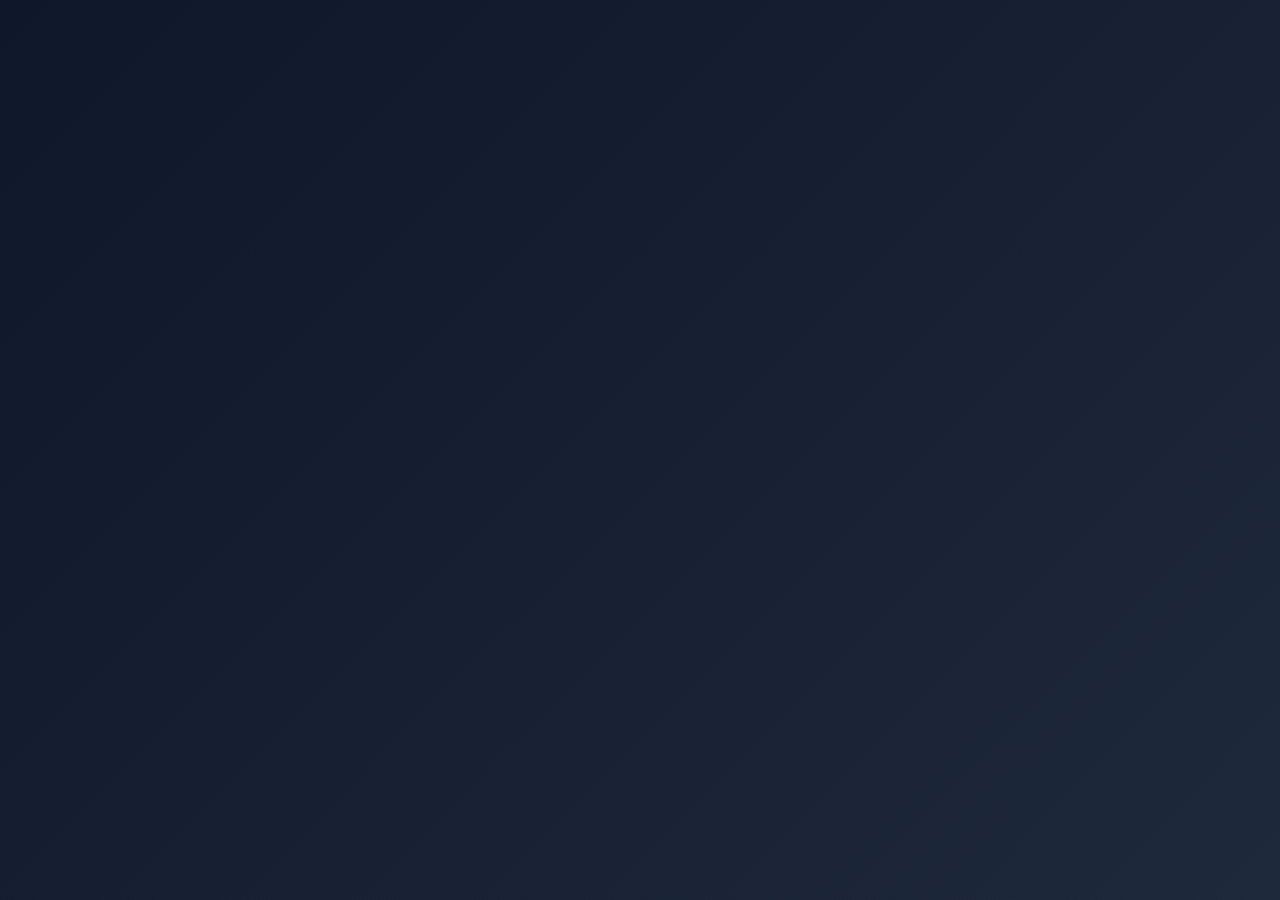
==== index.html @ 68b2497c "Update index.html" ====
<!DOCTYPE html>
<html lang="id">
<head>
<meta charset="UTF-8">
<meta name="viewport" content="width=device-width, initial-scale=1.0, viewport-fit=cover">
<meta name="theme-color" content="#6366f1">
<meta name="description" content="Toko App lokal-first: Catatan, Kamera, Kalkulator, Pesan">
<meta name="color-scheme" content="dark light">
<meta name="referrer" content="no-referrer">
<meta http-equiv="Content-Security-Policy" content="
  default-src 'self';
  script-src 'self';
  style-src 'self' 
  img-src 'self' blob: data:;
  media-src 'self' blob:;
  connect-src 'self' wss://0.peerjs.com https://0.peerjs.com;
  font-src 'self';
  object-src 'none';
  base-uri 'self';
  form-action 'self';
  worker-src 'self';
  manifest-src 'self';
  upgrade-insecure-requests;
">
<meta name="apple-mobile-web-app-capable" content="yes">
<meta name="apple-mobile-web-app-status-bar-style" content="black-translucent">
<meta name="apple-mobile-web-app-title" content="Toko App">
<link rel="apple-touch-icon" href="icon-192.png">
<link rel="manifest" href="manifest.json">
<link rel="icon" type="image/png" href="icon-192.png">
<link rel="stylesheet" href="shared/style.css">
<title>Toko App</title>
</head>
<body>

<!-- Root untuk SPA -->
<div id="app-root"></div>

<!-- Script loader -->
<script src="shared/dexie.min.js"></script>
<script src="shared/ui.js"></script>
<script src="shared/crypto.js"></script>
<script src="shared/auth.js"></script>
<script src="shared/components.js"></script>
<script type="module" src="shared/router.js"></script>
<script>
  // Init router setelah semua loaded
  window.addEventListener('DOMContentLoaded', () => {
    Router.init();
  });
</script>
</body>
</html>
---- shared/style.css ----
/* ============================================================
   Toko App — Shared Style (SPA)
   ============================================================ */
* { margin: 0; padding: 0; box-sizing: border-box; }

:root {
  --bg: #0f172a;
  --bg-2: #1e293b;
  --text: #fff;
  --text-dim: #94a3b8;
  --border: rgba(255,255,255,.1);
  --primary: #6366f1;
  --accent: #a855f7;
}

html, body {
  font-family: -apple-system, BlinkMacSystemFont, 'Segoe UI', Roboto, sans-serif;
  background: linear-gradient(135deg, var(--bg), #1e293b);
  color: var(--text);
  min-height: 100vh;
  -webkit-tap-highlight-color: transparent;
}

body {
  display: flex;
  flex-direction: column;
  min-height: 100vh;
}

#app-root {
  display: flex;
  flex-direction: column;
  min-height: 100vh;
  padding-bottom: env(safe-area-inset-bottom, 0px);
}

/* ==== Page transitions ==== */
.page {
  display: flex;
  flex-direction: column;
  flex: 1;
  animation: pageIn .2s ease-out;
}
@keyframes pageIn {
  from { opacity: 0; transform: translateX(8px); }
  to { opacity: 1; transform: none; }
}

/* ==== Header home ==== */
.home-header {
  padding: 24px 20px;
  padding-top: calc(24px + env(safe-area-inset-top, 0px));
  background: rgba(15,23,42,.9);
  backdrop-filter: blur(10px);
  position: sticky; top: 0; z-index: 10;
  border-bottom: 1px solid var(--border);
}
.home-header h1 {
  font-size: 24px;
  background: linear-gradient(90deg, var(--primary), var(--accent));
  -webkit-background-clip: text;
  -webkit-text-fill-color: transparent;
  background-clip: text;
}
.home-header p { color: var(--text-dim); font-size: 13px; margin-top: 4px; }

.search {
  margin: 16px 20px;
  padding: 12px 16px;
  width: calc(100% - 40px);
  background: rgba(255,255,255,.08);
  border: 1px solid var(--border);
  border-radius: 12px;
  color: var(--text);
  font-size: 15px;
  outline: none;
}
.search:focus { border-color: var(--primary); }
.search::placeholder { color: #64748b; }

.section-title {
  padding: 8px 20px 12px;
  font-size: 12px;
  color: var(--text-dim);
  text-transform: uppercase;
  letter-spacing: 1px;
}

.app-list {
  padding: 0 20px;
  display: grid;
  gap: 12px;
}
.app-card {
  display: flex;
  align-items: center;
  gap: 16px;
  padding: 16px;
  background: rgba(255,255,255,.05);
  border: 1px solid rgba(255,255,255,.08);
  border-radius: 16px;
  cursor: pointer;
  transition: transform .15s, background .15s;
  text-decoration: none;
  color: var(--text);
}
.app-card:hover { background: rgba(255,255,255,.08); }
.app-card:active { transform: scale(.98); }
.app-card:focus-visible { outline: 2px solid var(--primary); outline-offset: 2px; }
.app-icon {
  width: 60px; height: 60px;
  border-radius: 16px;
  display: flex; align-items: center; justify-content: center;
  font-size: 30px;
  flex-shrink: 0;
}
.icon-catatan { background: linear-gradient(135deg,#fbbf24,#f59e0b); }
.icon-kamera  { background: linear-gradient(135deg,#6366f1,#a855f7); }
.icon-kalkulator { background: linear-gradient(135deg,#8b5cf6,#ec4899); }
.icon-setting { background: linear-gradient(135deg,#10b981,#059669); }
.icon-pesan   { background: linear-gradient(135deg,#10b981,#059669); }
.app-info h3 { font-size: 16px; margin-bottom: 4px; }
.app-info p { font-size: 13px; color: var(--text-dim); }
.app-rating { color: #fbbf24; font-size: 12px; margin-top: 2px; }

.btn-install {
  margin: 20px;
  padding: 14px;
  width: calc(100% - 40px);
  background: linear-gradient(90deg, var(--primary), var(--accent));
  border: none;
  border-radius: 12px;
  color: #fff;
  font-size: 15px;
  font-weight: 600;
  cursor: pointer;
  display: none;
}
.btn-install.show { display: block; }

/* ==== Topbar app ==== */
.topbar {
  display: flex;
  align-items: center;
  gap: 12px;
  padding: 16px 20px;
  padding-top: calc(16px + env(safe-area-inset-top, 0px));
  background: rgba(15,23,42,.95);
  backdrop-filter: blur(10px);
  position: sticky; top: 0; z-index: 10;
  border-bottom: 1px solid var(--border);
  flex-shrink: 0;
}
.back {
  background: rgba(255,255,255,.1);
  border: none;
  color: #fff;
  width: 38px; height: 38px;
  border-radius: 10px;
  font-size: 18px;
  cursor: pointer;
}
.back:hover { background: rgba(255,255,255,.15); }
.topbar h1 { font-size: 18px; flex: 1; }

/* ==== Page container ==== */
.page-container { padding: 20px; flex: 1; }

/* ==== Lock screen ==== */
lock-screen {
  position: fixed;
  inset: 0;
  background: var(--bg);
  display: flex;
  align-items: center;
  justify-content: center;
  z-index: 9999;
  padding: 20px;
}
lock-screen[hidden] { display: none !important; }
lock-screen .lock-box {
  width: 100%;
  max-width: 320px;
  text-align: center;
}
lock-screen h2 { font-size: 22px; margin-bottom: 8px; }
lock-screen p { color: var(--text-dim); font-size: 13px; margin-bottom: 20px; }
lock-screen .pin-input {
  width: 100%;
  padding: 16px;
  background: rgba(255,255,255,.06);
  border: 1px solid var(--border);
  border-radius: 12px;
  color: #fff;
  font-size: 24px;
  letter-spacing: 8px;
  text-align: center;
  outline: none;
  font-family: inherit;
}
lock-screen .pin-input:focus { border-color: var(--primary); }
lock-screen .lock-btn {
  margin-top: 16px;
  width: 100%;
  padding: 14px;
  background: linear-gradient(90deg, var(--primary), var(--accent));
  border: none;
  border-radius: 12px;
  color: #fff;
  font-size: 15px;
  font-weight: 600;
  cursor: pointer;
}

/* ==== Buttons umum ==== */
.btn {
  margin-top: 12px;
  width: 100%;
  padding: 14px;
  background: linear-gradient(90deg,#fbbf24,#f59e0b);
  border: none;
  border-radius: 12px;
  color: #fff;
  font-size: 15px;
  font-weight: 600;
  cursor: pointer;
}
.btn:active { opacity: .85; }

/* ==== Catatan ==== */
.note-input {
  width: 100%;
  background: rgba(255,255,255,.06);
  border: 1px solid var(--border);
  border-radius: 14px;
  padding: 14px 16px;
  color: #fff;
  font-size: 15px;
  outline: none;
  resize: vertical;
  min-height: 100px;
  font-family: inherit;
}
.note-input:focus { border-color: var(--primary); }
.notes-list {
  margin-top: 24px;
  display: flex;
  flex-direction: column;
  gap: 10px;
}
.note-item {
  background: rgba(255,255,255,.05);
  border: 1px solid rgba(255,255,255,.08);
  border-radius: 12px;
  padding: 14px 16px;
  position: relative;
}
.note-item p {
  font-size: 14px;
  line-height: 1.5;
  word-wrap: break-word;
  padding-right: 30px;
  white-space: pre-wrap;
}
.note-item small {
  display: block;
  color: #64748b;
  font-size: 11px;
  margin-top: 6px;
}
.note-delete {
  position: absolute;
  top: 10px; right: 10px;
  background: transparent;
  border: none;
  color: #f87171;
  font-size: 18px;
  cursor: pointer;
  padding: 4px 8px;
}
.empty {
  text-align: center;
  color: #64748b;
  padding: 40px 0;
  font-size: 14px;
}

/* ==== Kamera ==== */
.video-wrap {
  position: relative;
  width: 100%;
  background: #000;
  border-radius: 16px;
  overflow: hidden;
  aspect-ratio: 3/4;
}
video, canvas {
  width: 100%;
  height: 100%;
  object-fit: cover;
  display: block;
}
.cam-btn {
  margin-top: 16px;
  width: 100%;
  padding: 16px;
  background: linear-gradient(90deg, var(--primary), var(--accent));
  border: none;
  border-radius: 14px;
  color: #fff;
  font-size: 16px;
  font-weight: 600;
  cursor: pointer;
}
.cam-btn:disabled { opacity: .5; cursor: not-allowed; }
.gallery {
  margin-top: 16px;
  display: grid;
  grid-template-columns: repeat(3, 1fr);
  gap: 8px;
}
.gallery img {
  width: 100%;
  aspect-ratio: 1;
  object-fit: cover;
  border-radius: 10px;
  cursor: pointer;
}
.gallery-title {
  margin-top: 24px;
  font-size: 14px;
  color: var(--text-dim);
}

/* ==== Kalkulator ==== */
.calc-display {
  background: rgba(255,255,255,.06);
  border: 1px solid var(--border);
  border-radius: 16px;
  padding: 20px;
  margin-bottom: 16px;
  min-height: 100px;
  display: flex;
  flex-direction: column;
  justify-content: flex-end;
  align-items: flex-end;
}
.calc-expression {
  font-size: 16px;
  color: #94a3b8;
  word-wrap: break-word;
  text-align: right;
  min-height: 22px;
  margin-bottom: 8px;
  font-family: 'Courier New', monospace;
}
.calc-result {
  font-size: 36px;
  font-weight: 700;
  color: #fff;
  word-wrap: break-word;
  text-align: right;
  min-height: 42px;
  font-family: 'Courier New', monospace;
}
.calc-buttons {
  display: grid;
  grid-template-columns: repeat(4, 1fr);
  gap: 8px;
}
.calc-btn {
  padding: 18px 8px;
  background: rgba(255,255,255,.08);
  border: 1px solid rgba(255,255,255,.1);
  border-radius: 12px;
  color: #fff;
  font-size: 20px;
  font-weight: 600;
  cursor: pointer;
  transition: transform .1s, background .15s;
  font-family: inherit;
}
.calc-btn:active { transform: scale(.95); background: rgba(255,255,255,.15); }
.calc-btn.op {
  background: linear-gradient(135deg, rgba(99,102,241,.25), rgba(168,85,247,.25));
  border-color: rgba(99,102,241,.4);
  color: #a5b4fc;
}
.calc-btn.eq {
  background: linear-gradient(135deg, #8b5cf6, #ec4899);
  border: none;
}
.calc-btn.danger {
  background: linear-gradient(135deg, #dc2626, #f59e0b);
  border: none;
}
.calc-history { margin-top: 24px; }
.calc-history-header {
  display: flex;
  justify-content: space-between;
  align-items: center;
  margin-bottom: 12px;
}
.calc-history-header h3 {
  font-size: 15px;
  color: #94a3b8;
  text-transform: uppercase;
  letter-spacing: 1px;
}
.btn-download {
  padding: 8px 14px;
  background: linear-gradient(90deg, #10b981, #059669);
  border: none;
  border-radius: 10px;
  color: #fff;
  font-size: 12px;
  font-weight: 600;
  cursor: pointer;
}
.btn-clear-history {
  padding: 8px 14px;
  background: rgba(220,38,38,.2);
  border: 1px solid rgba(220,38,38,.4);
  border-radius: 10px;
  color: #fca5a5;
  font-size: 12px;
  font-weight: 600;
  cursor: pointer;
  margin-right: 8px;
}
.history-item {
  background: rgba(255,255,255,.04);
  border: 1px solid rgba(255,255,255,.08);
  border-radius: 12px;
  padding: 14px;
  margin-bottom: 10px;
  font-family: 'Courier New', monospace;
  font-size: 13px;
  line-height: 1.6;
  white-space: pre-wrap;
  word-wrap: break-word;
  position: relative;
  color: #cbd5e1;
}
.history-item-result {
  color: #a5b4fc;
  font-weight: 700;
  font-size: 16px;
  display: block;
  margin-top: 6px;
}
.history-delete {
  position: absolute;
  top: 8px; right: 8px;
  background: transparent;
  border: none;
  color: #f87171;
  font-size: 16px;
  cursor: pointer;
  padding: 4px 8px;
}

/* ==== Pesan ==== */
.chat-page {
  display: flex;
  flex-direction: column;
  flex: 1;
  min-height: 0;
}
.chat-header {
  display: flex; align-items: center; gap: 12px;
  padding: 12px 16px;
  padding-top: calc(12px + env(safe-area-inset-top, 0px));
  background: rgba(15,23,42,.95);
  backdrop-filter: blur(10px);
  border-bottom: 1px solid var(--border);
  flex-shrink: 0;
}
.contact-info { flex: 1; display: flex; align-items: center; gap: 10px; min-width: 0; }
.contact-avatar {
  width: 42px; height: 42px;
  border-radius: 50%;
  background: linear-gradient(135deg, var(--primary), var(--accent));
  display: flex; align-items: center; justify-content: center;
  font-size: 20px; flex-shrink: 0;
}
.contact-meta { min-width: 0; }
.contact-name { font-size: 15px; font-weight: 600; white-space: nowrap; overflow: hidden; text-overflow: ellipsis; }
.contact-status { font-size: 11px; color: var(--text-dim); }
.header-btn {
  background: rgba(255,255,255,.1);
  border: none; color: #fff;
  width: 42px; height: 42px;
  border-radius: 50%;
  font-size: 18px; cursor: pointer;
  display: flex; align-items: center; justify-content: center;
}
.messages {
  flex: 1;
  overflow-y: auto;
  padding: 16px;
  display: flex;
  flex-direction: column;
  gap: 8px;
  background: radial-gradient(circle at 50% 0%, rgba(99,102,241,.08), transparent 70%), var(--bg);
  scroll-behavior: smooth;
  -webkit-overflow-scrolling: touch;
  min-height: 0;
}
.msg {
  max-width: 78%;
  padding: 10px 14px;
  border-radius: 16px;
  font-size: 15px;
  line-height: 1.4;
  word-wrap: break-word;
  animation: msgIn .2s ease-out;
}
@keyframes msgIn {
  from { opacity: 0; transform: translateY(6px); }
  to { opacity: 1; transform: none; }
}
.msg.me {
  align-self: flex-end;
  background: var(--primary);
  border-bottom-right-radius: 4px;
  color: #fff;
}
.msg.them {
  align-self: flex-start;
  background: #334155;
  border-bottom-left-radius: 4px;
  color: #fff;
}
.msg-time {
  font-size: 10px;
  opacity: .6;
  margin-top: 4px;
  display: block;
  text-align: right;
}
.msg-emoji {
  font-size: 48px;
  line-height: 1.1;
  padding: 4px 8px;
  background: transparent !important;
}
.msg-sticker {
  font-size: 72px;
  line-height: 1;
  padding: 0;
  background: transparent !important;
}
.msg-voice {
  display: flex;
  align-items: center;
  gap: 8px;
  min-width: 180px;
}
.voice-play {
  width: 36px; height: 36px;
  border-radius: 50%;
  background: rgba(255,255,255,.15);
  border: none; color: #fff;
  font-size: 14px;
  cursor: pointer;
  display: flex; align-items: center; justify-content: center;
  flex-shrink: 0;
}
.voice-play.playing { background: #fff; color: var(--primary); }
.voice-wave {
  flex: 1;
  height: 24px;
  display: flex;
  align-items: center;
  gap: 2px;
}
.voice-wave span {
  width: 3px;
  background: rgba(255,255,255,.6);
  border-radius: 2px;
}
.voice-duration { font-size: 11px; opacity: .8; flex-shrink: 0; }

.input-area {
  display: flex;
  align-items: flex-end;
  gap: 8px;
  padding: 10px 12px;
  padding-bottom: calc(10px + env(safe-area-inset-bottom, 0px));
  background: rgba(15,23,42,.95);
  backdrop-filter: blur(10px);
  border-top: 1px solid var(--border);
  flex-shrink: 0;
  position: relative;
}
.input-btn {
  width: 42px; height: 42px;
  border-radius: 50%;
  background: rgba(255,255,255,.1);
  border: none; color: #fff;
  font-size: 18px; cursor: pointer;
  flex-shrink: 0;
  display: flex; align-items: center; justify-content: center;
}
.input-btn.record { background: linear-gradient(135deg, #dc2626, #f59e0b); }
.input-btn.record.recording { animation: pulse 1.2s infinite; }
@keyframes pulse {
  0%, 100% { box-shadow: 0 0 0 0 rgba(220,38,38,.6); }
  50% { box-shadow: 0 0 0 12px rgba(220,38,38,0); }
}
.input-btn.send { background: linear-gradient(135deg, var(--primary), var(--accent)); }

.chat-input {
  flex: 1;
  background: rgba(255,255,255,.08);
  border: 1px solid var(--border);
  border-radius: 22px;
  padding: 10px 16px;
  color: #fff;
  font-size: 15px;
  font-family: inherit;
  outline: none;
  resize: none;
  max-height: 120px;
  min-height: 42px;
  line-height: 1.4;
}
.chat-input:focus { border-color: var(--primary); }
.chat-input::placeholder { color: #64748b; }

.emoji-picker {
  position: absolute;
  bottom: 100%; left: 0; right: 0;
  background: var(--bg-2);
  border-top: 1px solid var(--border);
  max-height: 320px;
  overflow-y: auto;
  padding: 12px;
  display: none;
  z-index: 20;
}
.emoji-picker.show { display: block; }
.emoji-tabs {
  display: flex; gap: 6px;
  margin-bottom: 10px;
  overflow-x: auto;
  padding-bottom: 6px;
}
.emoji-tab {
  padding: 6px 12px;
  background: rgba(255,255,255,.06);
  border: 1px solid var(--border);
  border-radius: 16px;
  color: #fff;
  font-size: 13px;
  cursor: pointer;
  white-space: nowrap;
  font-family: inherit;
}
.emoji-tab.active {
  background: linear-gradient(135deg, var(--primary), var(--accent));
  border: none;
}
.emoji-grid {
  display: grid;
  grid-template-columns: repeat(8, 1fr);
  gap: 4px;
}
.emoji-item {
  aspect-ratio: 1;
  background: transparent;
  border: none;
  font-size: 24px;
  cursor: pointer;
  border-radius: 8px;
  display: flex; align-items: center; justify-content: center;
}
.emoji-item:active { background: rgba(255,255,255,.1); }
.emoji-item.sticker { font-size: 42px; }

.recording-bar {
  display: flex; align-items: center; gap: 10px;
  padding: 12px 16px;
  background: rgba(220,38,38,.15);
  border-top: 1px solid rgba(220,38,38,.4);
  color: #fca5a5;
  font-size: 14px;
}
.recording-bar[hidden] { display: none; }
.rec-dot {
  width: 10px; height: 10px;
  background: #dc2626;
  border-radius: 50%;
  animation: blink 1s infinite;
}
@keyframes blink { 50% { opacity: .3; } }

/* ==== Call modal ==== */
.call-modal {
  position: fixed; inset: 0;
  background: linear-gradient(135deg, #0f172a, #1e293b);
  z-index: 10000;
  display: flex; flex-direction: column;
  align-items: center; justify-content: space-between;
  padding: 60px 20px;
}
.call-modal[hidden] { display: none; }
.call-avatar {
  width: 130px; height: 130px;
  border-radius: 50%;
  background: linear-gradient(135deg, var(--primary), var(--accent));
  display: flex; align-items: center; justify-content: center;
  font-size: 60px;
  animation: callPulse 2s infinite;
}
@keyframes callPulse {
  0% { box-shadow: 0 0 0 0 rgba(99,102,241,.7); }
  70% { box-shadow: 0 0 0 30px rgba(99,102,241,0); }
  100% { box-shadow: 0 0 0 0 rgba(99,102,241,0); }
}
.call-name { font-size: 24px; font-weight: 600; margin-top: 20px; }
.call-status { color: var(--text-dim); font-size: 14px; margin-top: 6px; }
.call-actions { display: flex; gap: 40px; }
.call-btn {
  width: 68px; height: 68px;
  border-radius: 50%;
  border: none;
  color: #fff;
  font-size: 26px;
  cursor: pointer;
  display: flex; align-items: center; justify-content: center;
}
.call-btn.end { background: #dc2626; }
.call-btn.mute { background: rgba(255,255,255,.15); }
.call-btn.mute.active { background: #f59e0b; }

/* ==== Toast ==== */
#__toast {
  position: fixed; left: 50%; bottom: 24px;
  transform: translate(-50%, 20px);
  background: #334155; color: #fff;
  padding: 12px 20px; border-radius: 12px;
  font-size: 14px; z-index: 99999;
  box-shadow: 0 10px 30px rgba(0,0,0,.4);
  max-width: 90vw; text-align: center;
  opacity: 0; transition: opacity .2s, transform .2s;
  pointer-events: none;
}
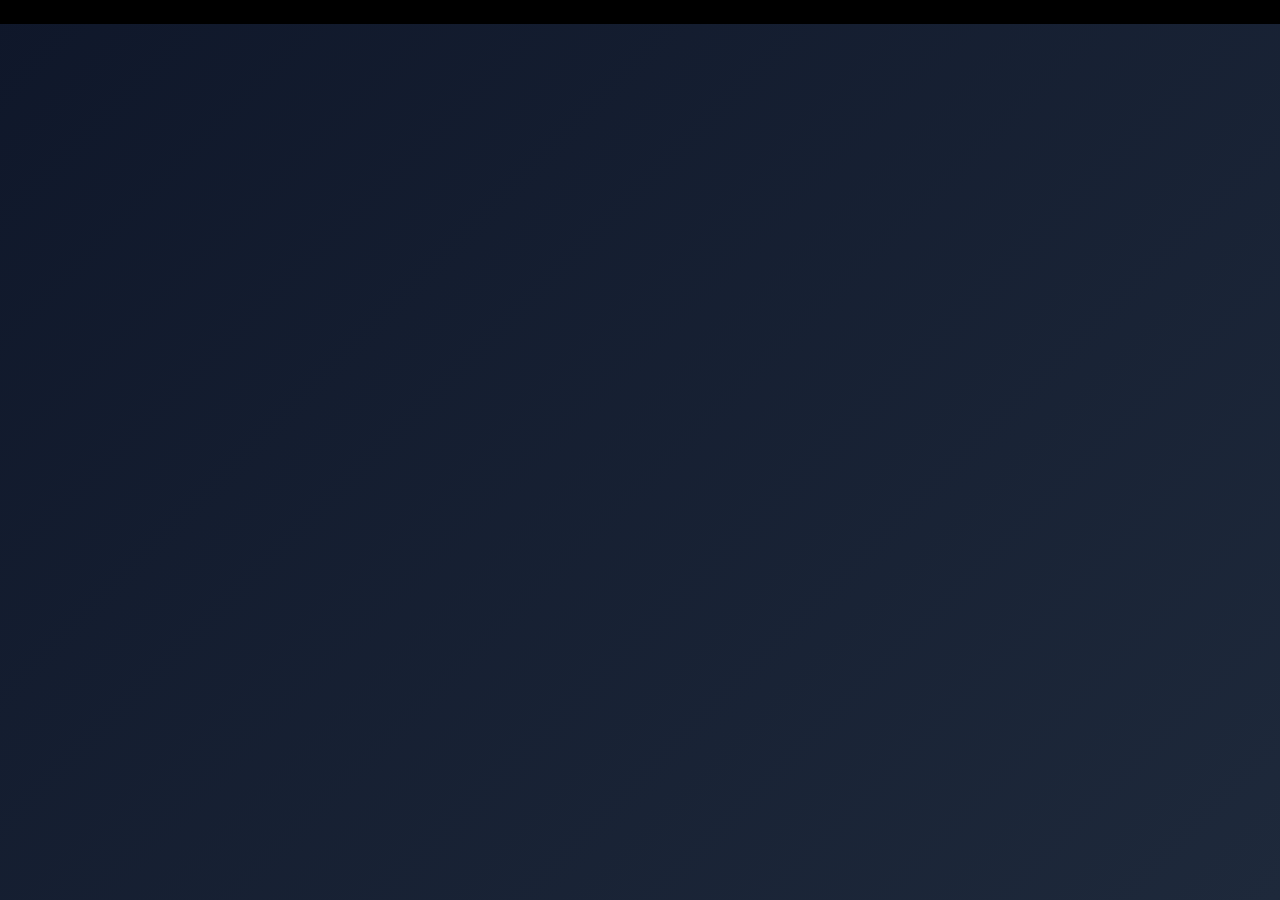
==== commit 85ae95a4: "Update index.html" ====
--- a/index.html
+++ b/index.html
@@ -11,6 +11,7 @@
   default-src 'self';
   script-src 'self';
   style-src 'self' 
+  'unsafe-inline';
   img-src 'self' blob: data:;
   media-src 'self' blob:;
   connect-src 'self' wss://0.peerjs.com https://0.peerjs.com;
@@ -18,6 +19,7 @@
   object-src 'none';
   base-uri 'self';
   form-action 'self';
+  frame-ancestors 'none';
   worker-src 'self';
   manifest-src 'self';
   upgrade-insecure-requests;
@@ -48,6 +50,48 @@
   window.addEventListener('DOMContentLoaded', () => {
     Router.init();
   });
+  
+</script>
+  <div id="debug-panel" style="position:fixed;top:0;left:0;right:0;background:#000;color:#0f0;padding:12px;font-family:monospace;font-size:12px;z-index:999999;max-height:50vh;overflow:auto;white-space:pre-wrap;"></div>
+<script>
+(function() {
+  const panel = document.getElementById('debug-panel');
+  const log = (m, color) => {
+    panel.innerHTML += '<div style="color:' + (color || '#0f0') + ';">' + m + '</div>';
+  };
+  
+  log('🟢 index.html loaded');
+  
+  window.addEventListener('error', (e) => {
+    log('❌ ' + e.message, '#f00');
+    log('   @ ' + e.filename + ':' + e.lineno, '#f00');
+  });
+  
+  window.addEventListener('unhandledrejection', (e) => {
+    log('❌ PROMISE: ' + (e.reason?.message || e.reason), '#f00');
+  });
+  
+  window.addEventListener('load', () => {
+    log('📦 window.load fired');
+    
+    setTimeout(() => {
+      log('--- Setelah 2 detik ---', '#ff0');
+      log('window.Auth: ' + (window.Auth ? '✅' : '❌'), window.Auth ? '#0f0' : '#f00');
+      log('window.Router: ' + (window.Router ? '✅' : '❌'), window.Router ? '#0f0' : '#f00');
+      log('window.CRYPTO: ' + (window.CRYPTO ? '✅' : '❌'), window.CRYPTO ? '#0f0' : '#f00');
+      log('window.UI: ' + (window.UI ? '✅' : '❌'), window.UI ? '#0f0' : '#f00');
+      log('window.Dexie: ' + (window.Dexie ? '✅' : '❌'), window.Dexie ? '#0f0' : '#f00');
+      log('lock-screen: ' + (customElements.get('lock-screen') ? '✅' : '❌'), customElements.get('lock-screen') ? '#0f0' : '#f00');
+      log('app-shell: ' + (customElements.get('app-shell') ? '✅' : '❌'), customElements.get('app-shell') ? '#0f0' : '#f00');
+      
+      const root = document.getElementById('app-root');
+      log('app-root: ' + (root ? '✅ (' + root.children.length + ' children)' : '❌ NULL'), root ? '#0f0' : '#f00');
+      
+      const lock = document.querySelector('lock-screen');
+      log('lock-screen element: ' + (lock ? 'ADA (hidden=' + lock.hidden + ')' : 'TIDAK ADA'));
+    }, 2000);
+  });
+})();
 </script>
 </body>
-</html>+</html>
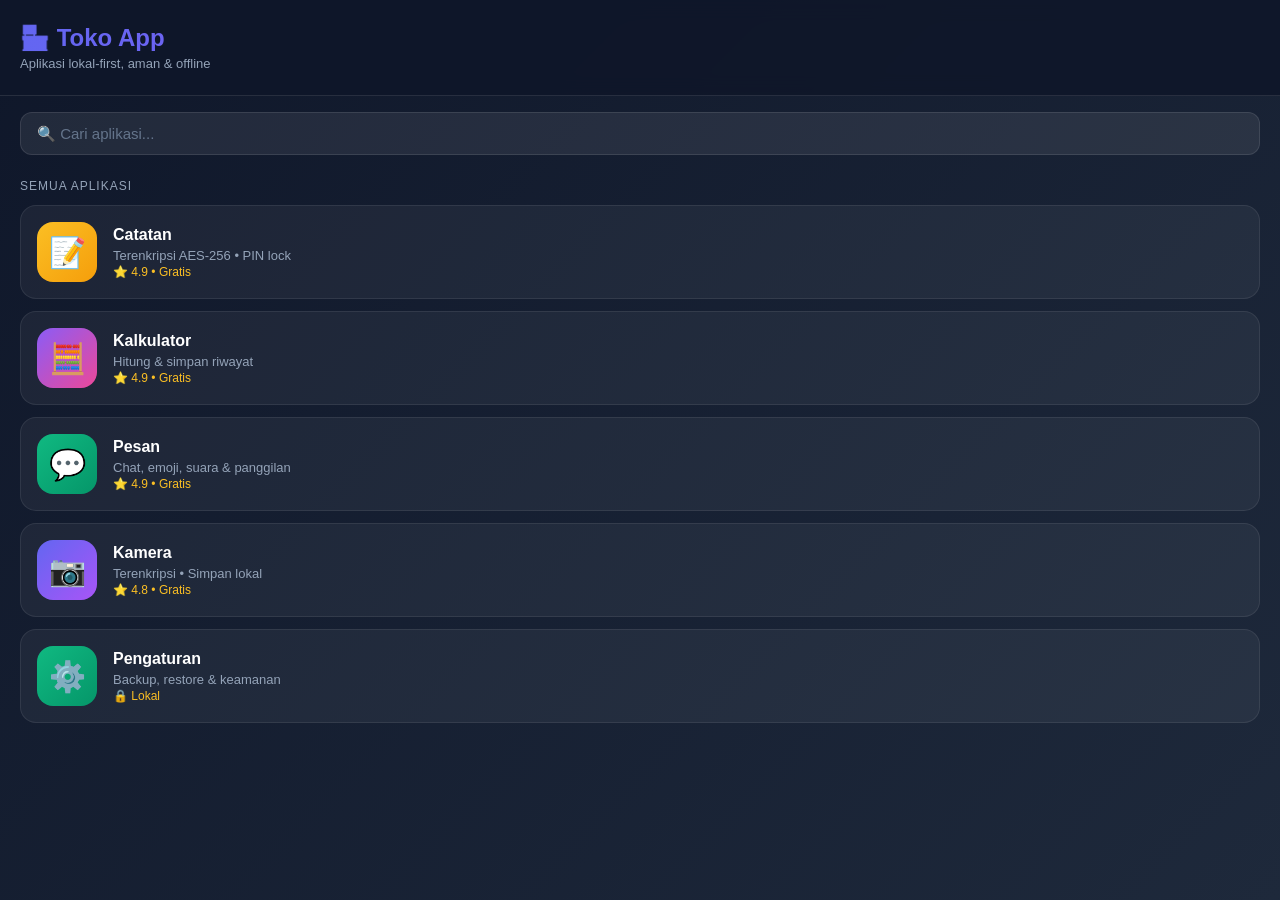
==== commit fd0ccaea: "Create index.html" ====
--- a/index.html
+++ b/index.html
@@ -4,94 +4,163 @@
 <meta charset="UTF-8">
 <meta name="viewport" content="width=device-width, initial-scale=1.0, viewport-fit=cover">
 <meta name="theme-color" content="#6366f1">
-<meta name="description" content="Toko App lokal-first: Catatan, Kamera, Kalkulator, Pesan">
-<meta name="color-scheme" content="dark light">
 <meta name="referrer" content="no-referrer">
-<meta http-equiv="Content-Security-Policy" content="
-  default-src 'self';
-  script-src 'self';
-  style-src 'self' 
-  'unsafe-inline';
-  img-src 'self' blob: data:;
-  media-src 'self' blob:;
-  connect-src 'self' wss://0.peerjs.com https://0.peerjs.com;
-  font-src 'self';
-  object-src 'none';
-  base-uri 'self';
-  form-action 'self';
-  frame-ancestors 'none';
-  worker-src 'self';
-  manifest-src 'self';
-  upgrade-insecure-requests;
-">
-<meta name="apple-mobile-web-app-capable" content="yes">
-<meta name="apple-mobile-web-app-status-bar-style" content="black-translucent">
-<meta name="apple-mobile-web-app-title" content="Toko App">
+<link rel="manifest" href="manifest.json">
 <link rel="apple-touch-icon" href="icon-192.png">
-<link rel="manifest" href="manifest.json">
-<link rel="icon" type="image/png" href="icon-192.png">
-<link rel="stylesheet" href="shared/style.css">
 <title>Toko App</title>
+<style>
+  * { margin:0; padding:0; box-sizing:border-box; }
+  body {
+    font-family: -apple-system, BlinkMacSystemFont, 'Segoe UI', Roboto, sans-serif;
+    background: linear-gradient(135deg, #0f172a, #1e293b);
+    color: #fff;
+    min-height: 100vh;
+    padding-bottom: 40px;
+  }
+  header {
+    padding: 24px 20px;
+    background: rgba(15,23,42,.9);
+    backdrop-filter: blur(10px);
+    position: sticky; top: 0; z-index: 10;
+    border-bottom: 1px solid rgba(255,255,255,.1);
+  }
+  header h1 {
+    font-size: 24px;
+    background: linear-gradient(90deg, #6366f1, #a855f7);
+    -webkit-background-clip: text;
+    -webkit-text-fill-color: transparent;
+    background-clip: text;
+  }
+  header p { color: #94a3b8; font-size: 13px; margin-top: 4px; }
+  .search {
+    margin: 16px 20px;
+    padding: 12px 16px;
+    width: calc(100% - 40px);
+    background: rgba(255,255,255,.08);
+    border: 1px solid rgba(255,255,255,.1);
+    border-radius: 12px;
+    color: #fff;
+    font-size: 15px;
+    outline: none;
+  }
+  .search::placeholder { color: #64748b; }
+  .section-title {
+    padding: 8px 20px 12px;
+    font-size: 12px;
+    color: #94a3b8;
+    text-transform: uppercase;
+    letter-spacing: 1px;
+  }
+  .app-list {
+    padding: 0 20px;
+    display: grid;
+    gap: 12px;
+  }
+  .app-card {
+    display: flex;
+    align-items: center;
+    gap: 16px;
+    padding: 16px;
+    background: rgba(255,255,255,.05);
+    border: 1px solid rgba(255,255,255,.08);
+    border-radius: 16px;
+    cursor: pointer;
+    transition: transform .15s, background .15s;
+    text-decoration: none;
+    color: #fff;
+  }
+  .app-card:active { transform: scale(.98); background: rgba(255,255,255,.1); }
+  .app-icon {
+    width: 60px; height: 60px;
+    border-radius: 16px;
+    display: flex; align-items: center; justify-content: center;
+    font-size: 30px;
+    flex-shrink: 0;
+  }
+  .icon-catatan { background: linear-gradient(135deg, #fbbf24, #f59e0b); }
+  .icon-kalkulator { background: linear-gradient(135deg, #8b5cf6, #ec4899); }
+  .icon-pesan { background: linear-gradient(135deg, #10b981, #059669); }
+  .icon-kamera { background: linear-gradient(135deg, #6366f1, #a855f7); }
+  .icon-setting { background: linear-gradient(135deg, #10b981, #059669); }
+  .app-info h3 { font-size: 16px; margin-bottom: 4px; }
+  .app-info p { font-size: 13px; color: #94a3b8; }
+  .app-rating { color: #fbbf24; font-size: 12px; margin-top: 2px; }
+</style>
 </head>
 <body>
 
-<!-- Root untuk SPA -->
-<div id="app-root"></div>
+<header>
+  <h1>🏪 Toko App</h1>
+  <p>Aplikasi lokal-first, aman & offline</p>
+</header>
 
-<!-- Script loader -->
-<script src="shared/dexie.min.js"></script>
-<script src="shared/ui.js"></script>
-<script src="shared/crypto.js"></script>
-<script src="shared/auth.js"></script>
-<script src="shared/components.js"></script>
-<script type="module" src="shared/router.js"></script>
+<input class="search" type="search" placeholder="🔍 Cari aplikasi..." id="searchInput" autocomplete="off">
+
+<div class="section-title">Semua Aplikasi</div>
+
+<main class="app-list" id="appList">
+
+  <a class="app-card" href="app-catatan.html" data-name="catatan">
+    <div class="app-icon icon-catatan">📝</div>
+    <div class="app-info">
+      <h3>Catatan</h3>
+      <p>Terenkripsi AES-256 • PIN lock</p>
+      <div class="app-rating">⭐ 4.9 • Gratis</div>
+    </div>
+  </a>
+
+  <a class="app-card" href="app-kalkulator.html" data-name="kalkulator">
+    <div class="app-icon icon-kalkulator">🧮</div>
+    <div class="app-info">
+      <h3>Kalkulator</h3>
+      <p>Hitung & simpan riwayat</p>
+      <div class="app-rating">⭐ 4.9 • Gratis</div>
+    </div>
+  </a>
+
+  <a class="app-card" href="pesan.html" data-name="pesan">
+    <div class="app-icon icon-pesan">💬</div>
+    <div class="app-info">
+      <h3>Pesan</h3>
+      <p>Chat, emoji, suara & panggilan</p>
+      <div class="app-rating">⭐ 4.9 • Gratis</div>
+    </div>
+  </a>
+
+  <a class="app-card" href="app-kamera.html" data-name="kamera">
+    <div class="app-icon icon-kamera">📷</div>
+    <div class="app-info">
+      <h3>Kamera</h3>
+      <p>Terenkripsi • Simpan lokal</p>
+      <div class="app-rating">⭐ 4.8 • Gratis</div>
+    </div>
+  </a>
+
+  <a class="app-card" href="app-pengaturan.html" data-name="pengaturan">
+    <div class="app-icon icon-setting">⚙️</div>
+    <div class="app-info">
+      <h3>Pengaturan</h3>
+      <p>Backup, restore & keamanan</p>
+      <div class="app-rating">🔒 Lokal</div>
+    </div>
+  </a>
+
+</main>
+
 <script>
-  // Init router setelah semua loaded
-  window.addEventListener('DOMContentLoaded', () => {
-    Router.init();
+  // Service Worker
+  if ('serviceWorker' in navigator) {
+    navigator.serviceWorker.register('sw.js').catch(() => {});
+  }
+
+  // Search
+  document.getElementById('searchInput').addEventListener('input', (e) => {
+    const q = e.target.value.toLowerCase().trim();
+    document.querySelectorAll('.app-card').forEach(card => {
+      card.style.display = card.dataset.name.includes(q) ? 'flex' : 'none';
+    });
   });
-  
 </script>
-  <div id="debug-panel" style="position:fixed;top:0;left:0;right:0;background:#000;color:#0f0;padding:12px;font-family:monospace;font-size:12px;z-index:999999;max-height:50vh;overflow:auto;white-space:pre-wrap;"></div>
-<script>
-(function() {
-  const panel = document.getElementById('debug-panel');
-  const log = (m, color) => {
-    panel.innerHTML += '<div style="color:' + (color || '#0f0') + ';">' + m + '</div>';
-  };
-  
-  log('🟢 index.html loaded');
-  
-  window.addEventListener('error', (e) => {
-    log('❌ ' + e.message, '#f00');
-    log('   @ ' + e.filename + ':' + e.lineno, '#f00');
-  });
-  
-  window.addEventListener('unhandledrejection', (e) => {
-    log('❌ PROMISE: ' + (e.reason?.message || e.reason), '#f00');
-  });
-  
-  window.addEventListener('load', () => {
-    log('📦 window.load fired');
-    
-    setTimeout(() => {
-      log('--- Setelah 2 detik ---', '#ff0');
-      log('window.Auth: ' + (window.Auth ? '✅' : '❌'), window.Auth ? '#0f0' : '#f00');
-      log('window.Router: ' + (window.Router ? '✅' : '❌'), window.Router ? '#0f0' : '#f00');
-      log('window.CRYPTO: ' + (window.CRYPTO ? '✅' : '❌'), window.CRYPTO ? '#0f0' : '#f00');
-      log('window.UI: ' + (window.UI ? '✅' : '❌'), window.UI ? '#0f0' : '#f00');
-      log('window.Dexie: ' + (window.Dexie ? '✅' : '❌'), window.Dexie ? '#0f0' : '#f00');
-      log('lock-screen: ' + (customElements.get('lock-screen') ? '✅' : '❌'), customElements.get('lock-screen') ? '#0f0' : '#f00');
-      log('app-shell: ' + (customElements.get('app-shell') ? '✅' : '❌'), customElements.get('app-shell') ? '#0f0' : '#f00');
-      
-      const root = document.getElementById('app-root');
-      log('app-root: ' + (root ? '✅ (' + root.children.length + ' children)' : '❌ NULL'), root ? '#0f0' : '#f00');
-      
-      const lock = document.querySelector('lock-screen');
-      log('lock-screen element: ' + (lock ? 'ADA (hidden=' + lock.hidden + ')' : 'TIDAK ADA'));
-    }, 2000);
-  });
-})();
-</script>
+
 </body>
 </html>
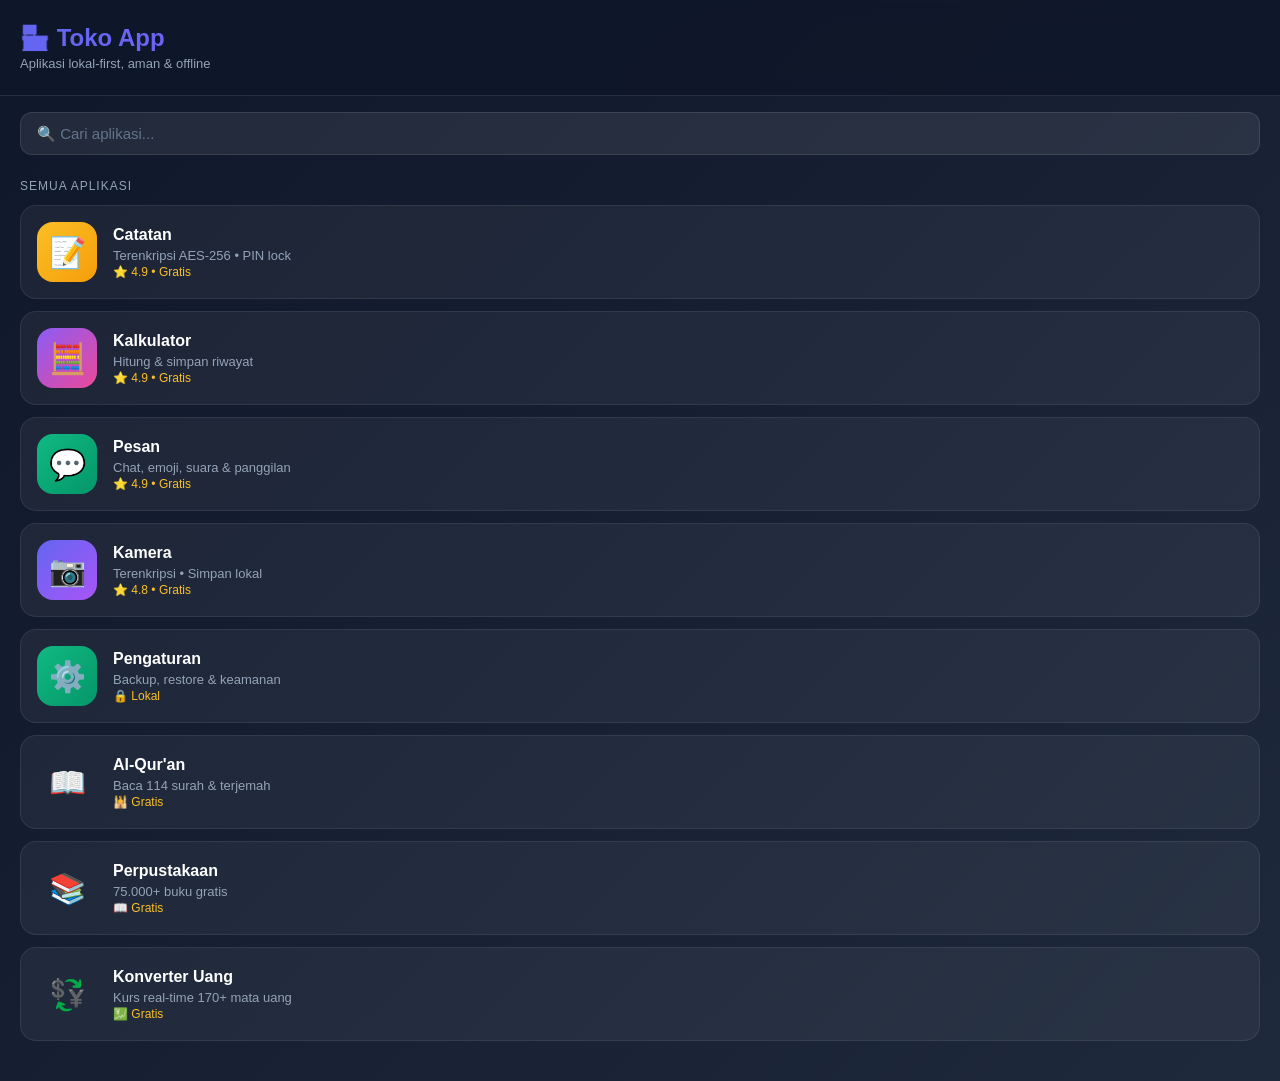
==== commit 48a9e766: "Update index.html" ====
--- a/index.html
+++ b/index.html
@@ -144,6 +144,32 @@
       <div class="app-rating">🔒 Lokal</div>
     </div>
   </a>
+ <a class="app-card" href="alquran.html" data-name="alquran">
+  <div class="app-icon icon-alquran">📖</div>
+  <div class="app-info">
+    <h3>Al-Qur'an</h3>
+    <p>Baca 114 surah & terjemah</p>
+    <div class="app-rating">🕌 Gratis</div>
+  </div>
+</a>
+
+<a class="app-card" href="perpustakaan.html" data-name="perpustakaan">
+  <div class="app-icon icon-perpus">📚</div>
+  <div class="app-info">
+    <h3>Perpustakaan</h3>
+    <p>75.000+ buku gratis</p>
+    <div class="app-rating">📖 Gratis</div>
+  </div>
+</a>
+
+<a class="app-card" href="uang.html" data-name="uang">
+  <div class="app-icon icon-uang">💱</div>
+  <div class="app-info">
+    <h3>Konverter Uang</h3>
+    <p>Kurs real-time 170+ mata uang</p>
+    <div class="app-rating">💹 Gratis</div>
+  </div>
+</a>
 
 </main>
 
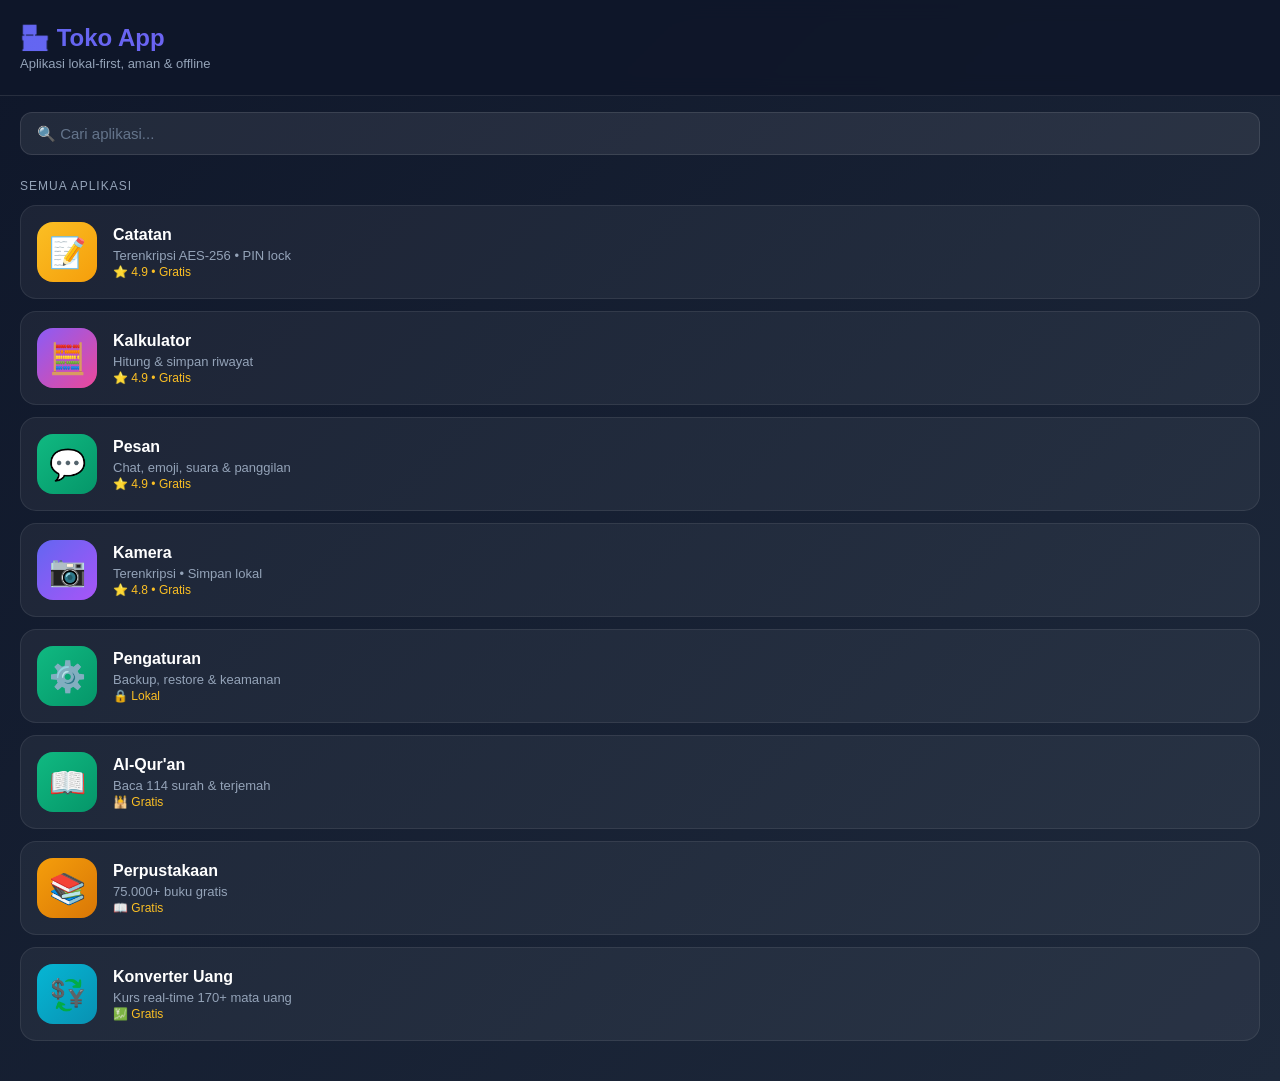
==== commit 4968e564: "Update index.html" ====
--- a/index.html
+++ b/index.html
@@ -82,6 +82,9 @@
   .icon-pesan { background: linear-gradient(135deg, #10b981, #059669); }
   .icon-kamera { background: linear-gradient(135deg, #6366f1, #a855f7); }
   .icon-setting { background: linear-gradient(135deg, #10b981, #059669); }
+  .icon-alquran { background: linear-gradient(135deg,#10b981,#059669); }
+.icon-perpus { background: linear-gradient(135deg,#f59e0b,#d97706); }
+.icon-uang { background: linear-gradient(135deg,#06b6d4,#0891b2); }
   .app-info h3 { font-size: 16px; margin-bottom: 4px; }
   .app-info p { font-size: 13px; color: #94a3b8; }
   .app-rating { color: #fbbf24; font-size: 12px; margin-top: 2px; }
